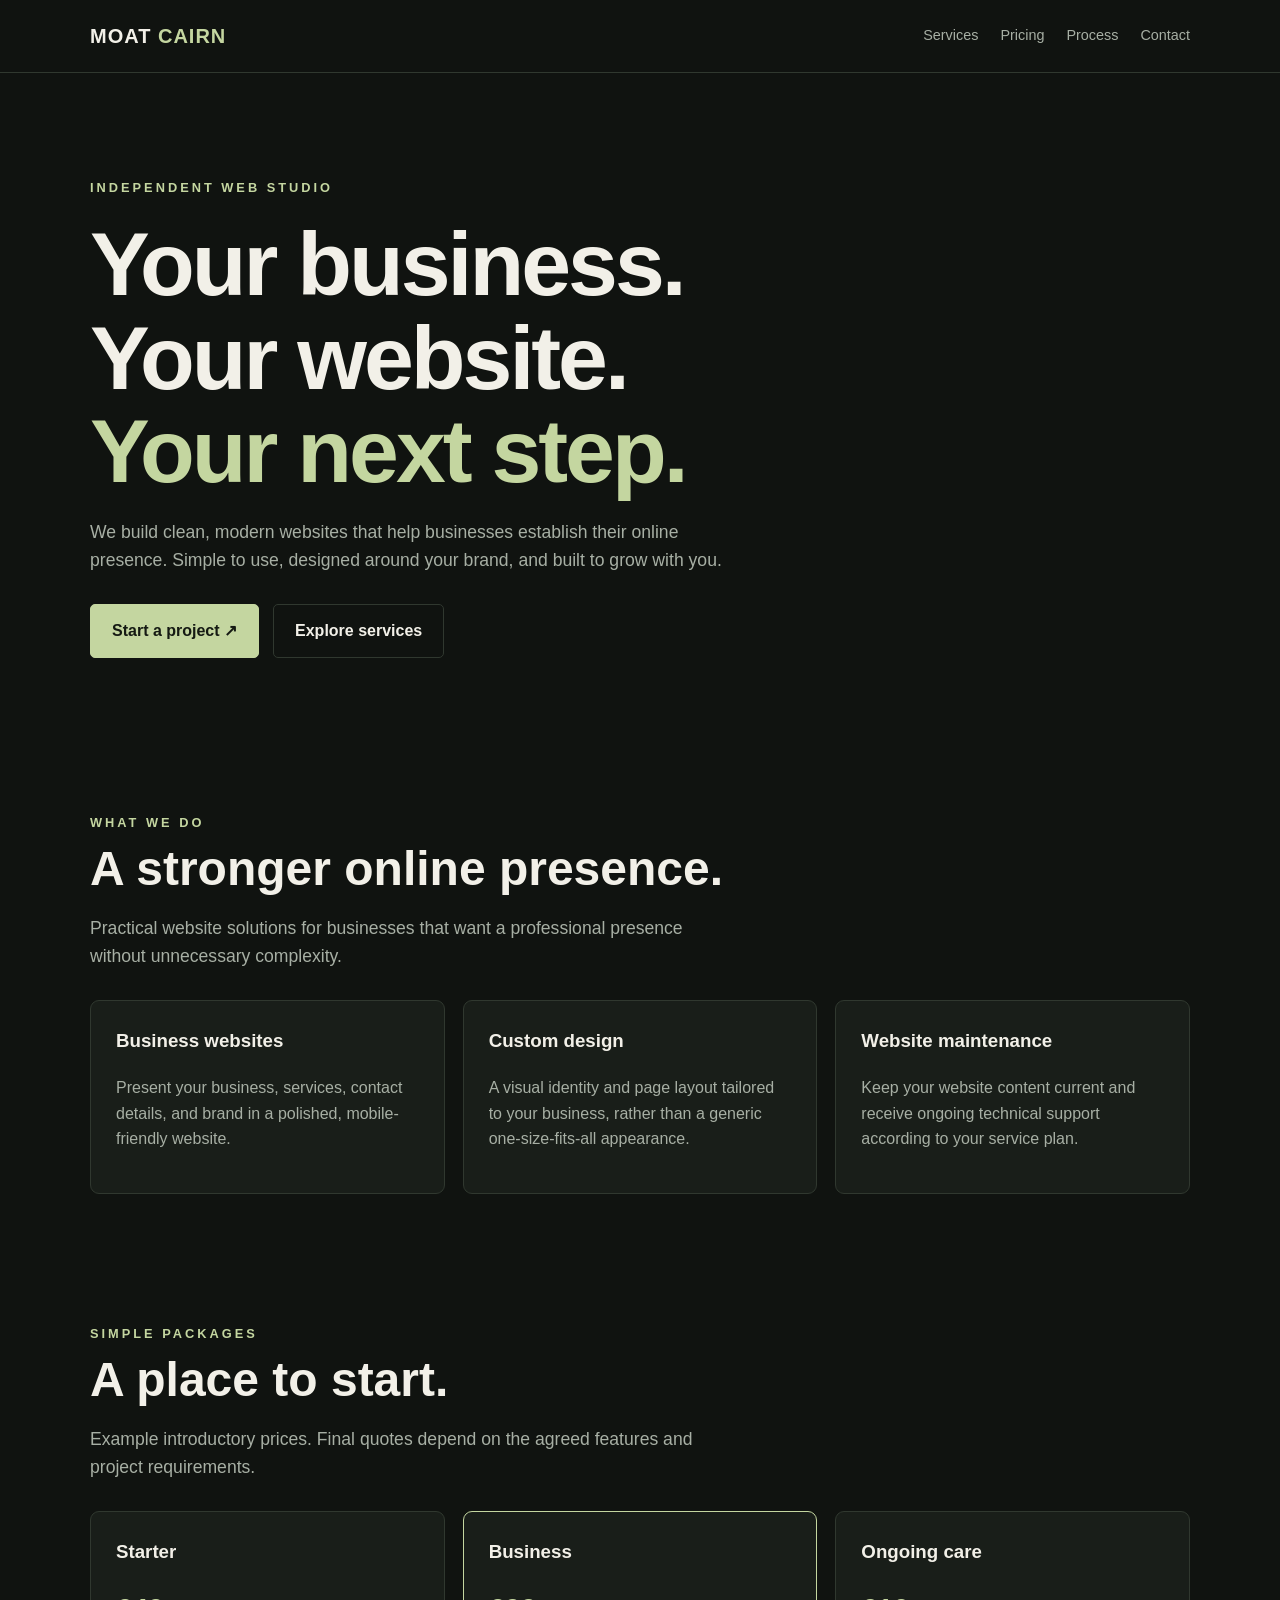
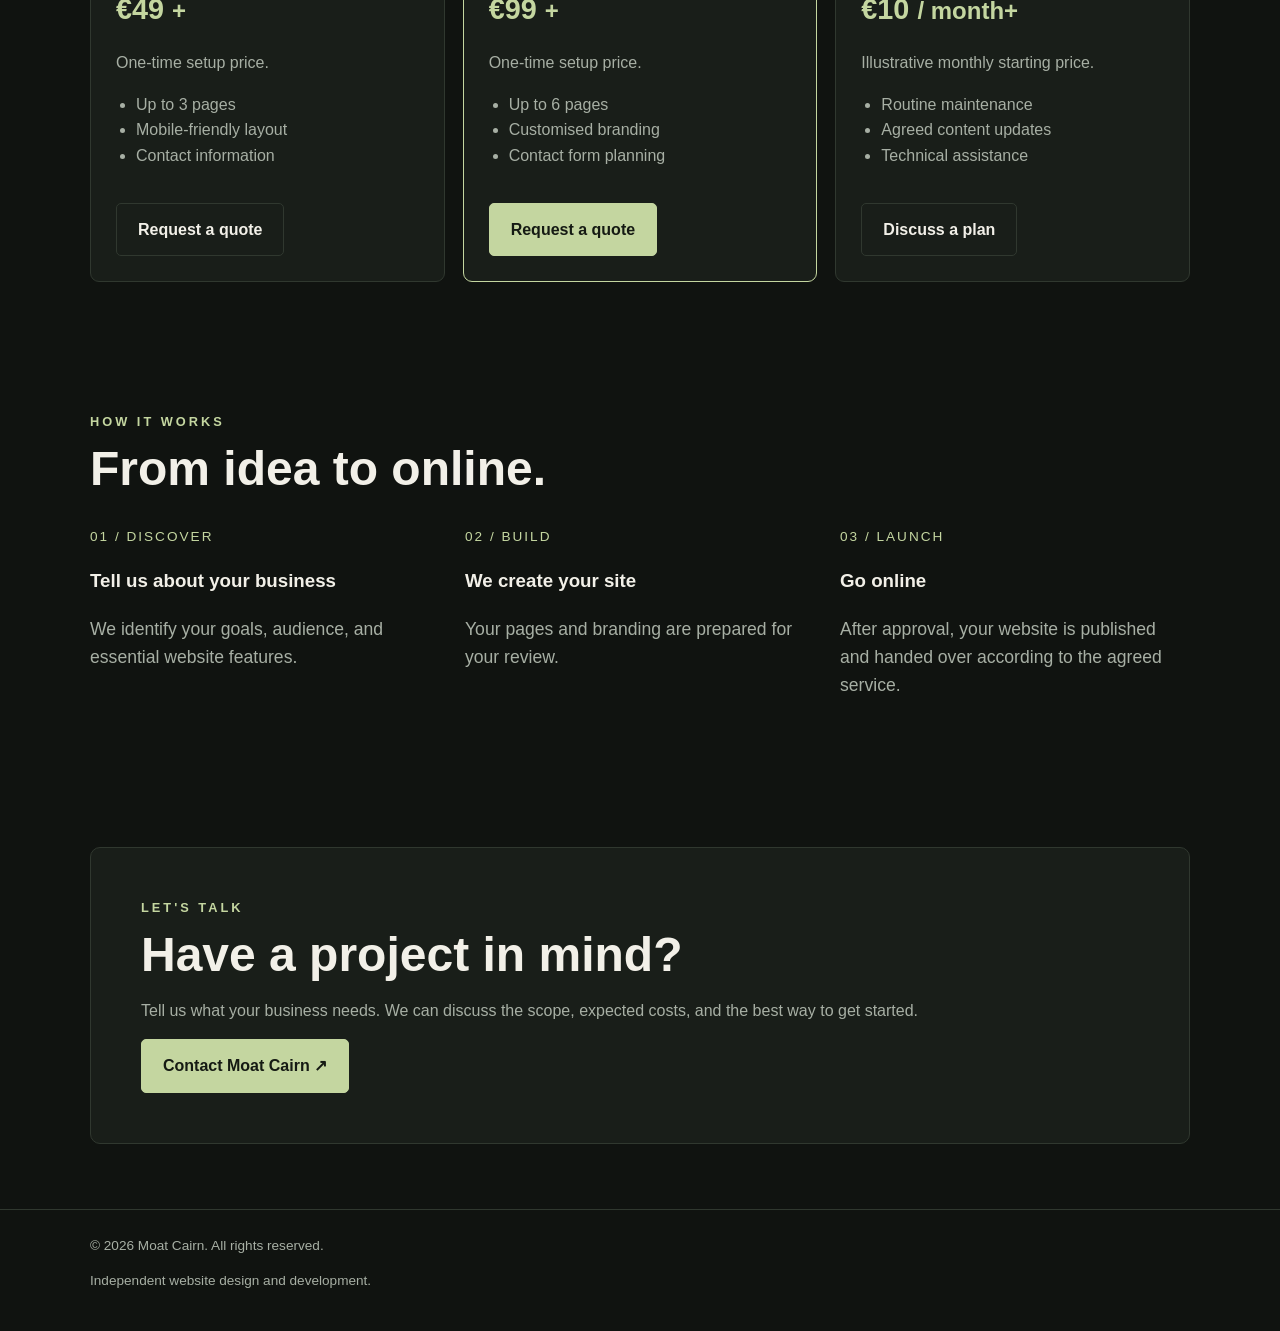
==== index.html @ 6dc8289e "Create index.html" ====
<!DOCTYPE html>
<html lang="en">
<head>
  <meta charset="UTF-8">
  <meta name="viewport" content="width=device-width, initial-scale=1.0">
  <meta name="description" content="Moat Cairn builds modern, affordable websites for ambitious businesses.">
  <title>Moat Cairn | Websites Built for Business</title>

  <style>
    :root {
      --bg: #101310;
      --panel: #191e19;
      --text: #f2f0e8;
      --muted: #a7afa4;
      --accent: #c4d6a0;
      --line: #30382f;
    }

    * { box-sizing: border-box; }

    html { scroll-behavior: smooth; }

    body {
      margin: 0;
      background: var(--bg);
      color: var(--text);
      font-family: Arial, Helvetica, sans-serif;
      line-height: 1.6;
    }

    a { color: inherit; text-decoration: none; }

    .container {
      width: min(1100px, 90%);
      margin: auto;
    }

    header {
      border-bottom: 1px solid var(--line);
      padding: 20px 0;
    }

    nav {
      display: flex;
      align-items: center;
      justify-content: space-between;
      gap: 20px;
    }

    .logo {
      font-size: 1.25rem;
      font-weight: 800;
      letter-spacing: 1px;
    }

    .logo span { color: var(--accent); }

    .nav-links {
      display: flex;
      gap: 22px;
      flex-wrap: wrap;
      font-size: .9rem;
      color: var(--muted);
    }

    .hero {
      padding: 105px 0 90px;
      max-width: 820px;
    }

    .eyebrow {
      color: var(--accent);
      font-size: .8rem;
      text-transform: uppercase;
      letter-spacing: 3px;
      font-weight: bold;
    }

    h1 {
      font-size: clamp(2.8rem, 7vw, 5.6rem);
      line-height: 1.04;
      letter-spacing: -3px;
      margin: 20px 0;
    }

    h1 span { color: var(--accent); }

    .hero p, .section-intro {
      color: var(--muted);
      font-size: 1.1rem;
      max-width: 650px;
    }

    .actions {
      display: flex;
      flex-wrap: wrap;
      gap: 14px;
      margin-top: 30px;
    }

    .button {
      display: inline-block;
      padding: 13px 21px;
      border: 1px solid var(--line);
      border-radius: 5px;
      font-weight: bold;
    }

    .button.primary {
      background: var(--accent);
      color: #151a13;
      border-color: var(--accent);
    }

    section { padding: 65px 0; }

    .section-heading {
      font-size: clamp(2rem, 4vw, 3rem);
      line-height: 1.15;
      margin: 8px 0 14px;
    }

    .grid {
      display: grid;
      grid-template-columns: repeat(3, minmax(0, 1fr));
      gap: 18px;
      margin-top: 30px;
    }

    .card {
      background: var(--panel);
      border: 1px solid var(--line);
      border-radius: 9px;
      padding: 25px;
    }

    .card h3 { margin-top: 0; }

    .card p, .card li { color: var(--muted); }

    .price {
      font-size: 1.8rem;
      font-weight: bold;
      color: var(--accent);
      margin: 18px 0;
    }

    .card ul {
      padding-left: 20px;
      min-height: 95px;
    }

    .featured {
      border-color: var(--accent);
    }

    .steps {
      display: grid;
      grid-template-columns: repeat(3, minmax(0, 1fr));
      gap: 25px;
      margin-top: 30px;
    }

    .step-number {
      color: var(--accent);
      font-size: .85rem;
      letter-spacing: 2px;
    }

    .contact-box {
      background: var(--panel);
      border: 1px solid var(--line);
      border-radius: 10px;
      padding: clamp(24px, 5vw, 50px);
    }

    .contact-box p { color: var(--muted); }

    footer {
      border-top: 1px solid var(--line);
      padding: 25px 0;
      color: var(--muted);
      font-size: .85rem;
    }

    @media (max-width: 700px) {
      .grid, .steps { grid-template-columns: 1fr; }
      .hero { padding: 75px 0 55px; }
      h1 { letter-spacing: -1.5px; }
      nav { align-items: flex-start; flex-direction: column; }
    }
  </style>
</head>

<body>
  <header>
    <div class="container">
      <nav>
        <a class="logo" href="#">MOAT <span>CAIRN</span></a>
        <div class="nav-links">
          <a href="#services">Services</a>
          <a href="#pricing">Pricing</a>
          <a href="#process">Process</a>
          <a href="#contact">Contact</a>
        </div>
      </nav>
    </div>
  </header>

  <main>
    <div class="container">
      <section class="hero">
        <div class="eyebrow">Independent web studio</div>
        <h1>Your business.<br>Your website.<br><span>Your next step.</span></h1>
        <p>
          We build clean, modern websites that help businesses establish
          their online presence. Simple to use, designed around your brand,
          and built to grow with you.
        </p>
        <div class="actions">
          <a class="button primary" href="#contact">Start a project ↗</a>
          <a class="button" href="#services">Explore services</a>
        </div>
      </section>

      <section id="services">
        <div class="eyebrow">What we do</div>
        <h2 class="section-heading">A stronger online presence.</h2>
        <p class="section-intro">
          Practical website solutions for businesses that want a professional
          presence without unnecessary complexity.
        </p>

        <div class="grid">
          <article class="card">
            <h3>Business websites</h3>
            <p>
              Present your business, services, contact details, and brand
              in a polished, mobile-friendly website.
            </p>
          </article>

          <article class="card">
            <h3>Custom design</h3>
            <p>
              A visual identity and page layout tailored to your business,
              rather than a generic one-size-fits-all appearance.
            </p>
          </article>

          <article class="card">
            <h3>Website maintenance</h3>
            <p>
              Keep your website content current and receive ongoing
              technical support according to your service plan.
            </p>
          </article>
        </div>
      </section>

      <section id="pricing">
        <div class="eyebrow">Simple packages</div>
        <h2 class="section-heading">A place to start.</h2>
        <p class="section-intro">
          Example introductory prices. Final quotes depend on the
          agreed features and project requirements.
        </p>

        <div class="grid">
          <article class="card">
            <h3>Starter</h3>
            <div class="price">€49 <small>+</small></div>
            <p>One-time setup price.</p>
            <ul>
              <li>Up to 3 pages</li>
              <li>Mobile-friendly layout</li>
              <li>Contact information</li>
            </ul>
            <a class="button" href="#contact">Request a quote</a>
          </article>

          <article class="card featured">
            <h3>Business</h3>
            <div class="price">€99 <small>+</small></div>
            <p>One-time setup price.</p>
            <ul>
              <li>Up to 6 pages</li>
              <li>Customised branding</li>
              <li>Contact form planning</li>
            </ul>
            <a class="button primary" href="#contact">Request a quote</a>
          </article>

          <article class="card">
            <h3>Ongoing care</h3>
            <div class="price">€10 <small>/ month+</small></div>
            <p>Illustrative monthly starting price.</p>
            <ul>
              <li>Routine maintenance</li>
              <li>Agreed content updates</li>
              <li>Technical assistance</li>
            </ul>
            <a class="button" href="#contact">Discuss a plan</a>
          </article>
        </div>
      </section>

      <section id="process">
        <div class="eyebrow">How it works</div>
        <h2 class="section-heading">From idea to online.</h2>

        <div class="steps">
          <article>
            <div class="step-number">01 / DISCOVER</div>
            <h3>Tell us about your business</h3>
            <p class="section-intro">
              We identify your goals, audience, and essential website features.
            </p>
          </article>

          <article>
            <div class="step-number">02 / BUILD</div>
            <h3>We create your site</h3>
            <p class="section-intro">
              Your pages and branding are prepared for your review.
            </p>
          </article>

          <article>
            <div class="step-number">03 / LAUNCH</div>
            <h3>Go online</h3>
            <p class="section-intro">
              After approval, your website is published and handed over
              according to the agreed service.
            </p>
          </article>
        </div>
      </section>

      <section id="contact">
        <div class="contact-box">
          <div class="eyebrow">Let's talk</div>
          <h2 class="section-heading">Have a project in mind?</h2>
          <p>
            Tell us what your business needs. We can discuss the scope,
            expected costs, and the best way to get started.
          </p>

          <!-- Replace this email address with your real business email. -->
          <a class="button primary"
             href="mailto:YOUR_EMAIL@example.com?subject=Website%20project%20enquiry">
            Contact Moat Cairn ↗
          </a>
        </div>
      </section>
    </div>
  </main>

  <footer>
    <div class="container">
      © <span id="year"></span> Moat Cairn. All rights reserved.
      <p>Independent website design and development.</p>
    </div>
  </footer>

  <script>
    document.getElementById("year").textContent =
      new Date().getFullYear();
  </script>
</body>
</html>
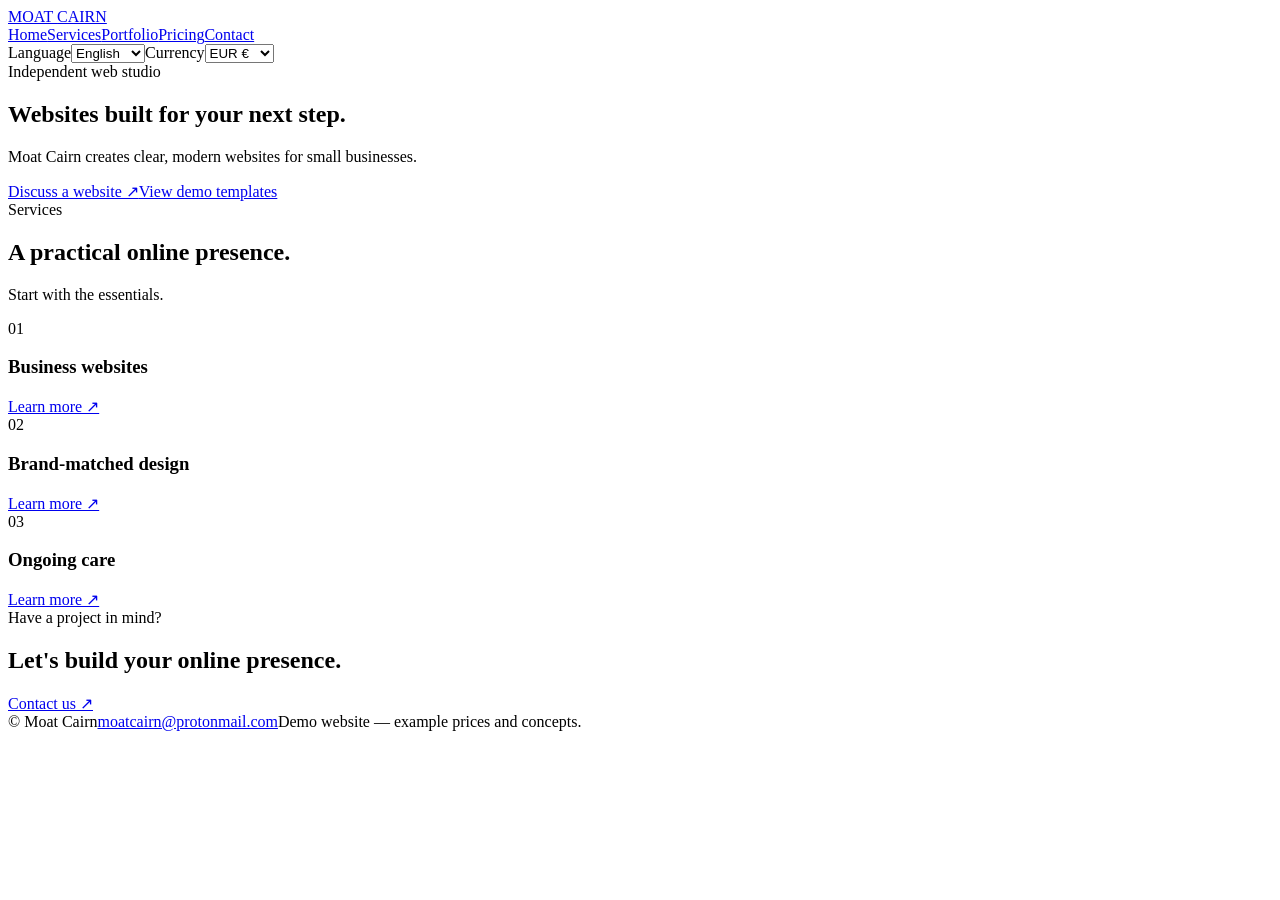
==== commit 9fe28021: "Add files via upload" ====
--- a/index.html
+++ b/index.html
@@ -1,371 +1,9 @@
-<!DOCTYPE html>
-<html lang="en">
-<head>
-  <meta charset="UTF-8">
-  <meta name="viewport" content="width=device-width, initial-scale=1.0">
-  <meta name="description" content="Moat Cairn builds modern, affordable websites for ambitious businesses.">
-  <title>Moat Cairn | Websites Built for Business</title>
-
-  <style>
-    :root {
-      --bg: #101310;
-      --panel: #191e19;
-      --text: #f2f0e8;
-      --muted: #a7afa4;
-      --accent: #c4d6a0;
-      --line: #30382f;
-    }
-
-    * { box-sizing: border-box; }
-
-    html { scroll-behavior: smooth; }
-
-    body {
-      margin: 0;
-      background: var(--bg);
-      color: var(--text);
-      font-family: Arial, Helvetica, sans-serif;
-      line-height: 1.6;
-    }
-
-    a { color: inherit; text-decoration: none; }
-
-    .container {
-      width: min(1100px, 90%);
-      margin: auto;
-    }
-
-    header {
-      border-bottom: 1px solid var(--line);
-      padding: 20px 0;
-    }
-
-    nav {
-      display: flex;
-      align-items: center;
-      justify-content: space-between;
-      gap: 20px;
-    }
-
-    .logo {
-      font-size: 1.25rem;
-      font-weight: 800;
-      letter-spacing: 1px;
-    }
-
-    .logo span { color: var(--accent); }
-
-    .nav-links {
-      display: flex;
-      gap: 22px;
-      flex-wrap: wrap;
-      font-size: .9rem;
-      color: var(--muted);
-    }
-
-    .hero {
-      padding: 105px 0 90px;
-      max-width: 820px;
-    }
-
-    .eyebrow {
-      color: var(--accent);
-      font-size: .8rem;
-      text-transform: uppercase;
-      letter-spacing: 3px;
-      font-weight: bold;
-    }
-
-    h1 {
-      font-size: clamp(2.8rem, 7vw, 5.6rem);
-      line-height: 1.04;
-      letter-spacing: -3px;
-      margin: 20px 0;
-    }
-
-    h1 span { color: var(--accent); }
-
-    .hero p, .section-intro {
-      color: var(--muted);
-      font-size: 1.1rem;
-      max-width: 650px;
-    }
-
-    .actions {
-      display: flex;
-      flex-wrap: wrap;
-      gap: 14px;
-      margin-top: 30px;
-    }
-
-    .button {
-      display: inline-block;
-      padding: 13px 21px;
-      border: 1px solid var(--line);
-      border-radius: 5px;
-      font-weight: bold;
-    }
-
-    .button.primary {
-      background: var(--accent);
-      color: #151a13;
-      border-color: var(--accent);
-    }
-
-    section { padding: 65px 0; }
-
-    .section-heading {
-      font-size: clamp(2rem, 4vw, 3rem);
-      line-height: 1.15;
-      margin: 8px 0 14px;
-    }
-
-    .grid {
-      display: grid;
-      grid-template-columns: repeat(3, minmax(0, 1fr));
-      gap: 18px;
-      margin-top: 30px;
-    }
-
-    .card {
-      background: var(--panel);
-      border: 1px solid var(--line);
-      border-radius: 9px;
-      padding: 25px;
-    }
-
-    .card h3 { margin-top: 0; }
-
-    .card p, .card li { color: var(--muted); }
-
-    .price {
-      font-size: 1.8rem;
-      font-weight: bold;
-      color: var(--accent);
-      margin: 18px 0;
-    }
-
-    .card ul {
-      padding-left: 20px;
-      min-height: 95px;
-    }
-
-    .featured {
-      border-color: var(--accent);
-    }
-
-    .steps {
-      display: grid;
-      grid-template-columns: repeat(3, minmax(0, 1fr));
-      gap: 25px;
-      margin-top: 30px;
-    }
-
-    .step-number {
-      color: var(--accent);
-      font-size: .85rem;
-      letter-spacing: 2px;
-    }
-
-    .contact-box {
-      background: var(--panel);
-      border: 1px solid var(--line);
-      border-radius: 10px;
-      padding: clamp(24px, 5vw, 50px);
-    }
-
-    .contact-box p { color: var(--muted); }
-
-    footer {
-      border-top: 1px solid var(--line);
-      padding: 25px 0;
-      color: var(--muted);
-      font-size: .85rem;
-    }
-
-    @media (max-width: 700px) {
-      .grid, .steps { grid-template-columns: 1fr; }
-      .hero { padding: 75px 0 55px; }
-      h1 { letter-spacing: -1.5px; }
-      nav { align-items: flex-start; flex-direction: column; }
-    }
-  </style>
-</head>
-
-<body>
-  <header>
-    <div class="container">
-      <nav>
-        <a class="logo" href="#">MOAT <span>CAIRN</span></a>
-        <div class="nav-links">
-          <a href="#services">Services</a>
-          <a href="#pricing">Pricing</a>
-          <a href="#process">Process</a>
-          <a href="#contact">Contact</a>
-        </div>
-      </nav>
-    </div>
-  </header>
-
-  <main>
-    <div class="container">
-      <section class="hero">
-        <div class="eyebrow">Independent web studio</div>
-        <h1>Your business.<br>Your website.<br><span>Your next step.</span></h1>
-        <p>
-          We build clean, modern websites that help businesses establish
-          their online presence. Simple to use, designed around your brand,
-          and built to grow with you.
-        </p>
-        <div class="actions">
-          <a class="button primary" href="#contact">Start a project ↗</a>
-          <a class="button" href="#services">Explore services</a>
-        </div>
-      </section>
-
-      <section id="services">
-        <div class="eyebrow">What we do</div>
-        <h2 class="section-heading">A stronger online presence.</h2>
-        <p class="section-intro">
-          Practical website solutions for businesses that want a professional
-          presence without unnecessary complexity.
-        </p>
-
-        <div class="grid">
-          <article class="card">
-            <h3>Business websites</h3>
-            <p>
-              Present your business, services, contact details, and brand
-              in a polished, mobile-friendly website.
-            </p>
-          </article>
-
-          <article class="card">
-            <h3>Custom design</h3>
-            <p>
-              A visual identity and page layout tailored to your business,
-              rather than a generic one-size-fits-all appearance.
-            </p>
-          </article>
-
-          <article class="card">
-            <h3>Website maintenance</h3>
-            <p>
-              Keep your website content current and receive ongoing
-              technical support according to your service plan.
-            </p>
-          </article>
-        </div>
-      </section>
-
-      <section id="pricing">
-        <div class="eyebrow">Simple packages</div>
-        <h2 class="section-heading">A place to start.</h2>
-        <p class="section-intro">
-          Example introductory prices. Final quotes depend on the
-          agreed features and project requirements.
-        </p>
-
-        <div class="grid">
-          <article class="card">
-            <h3>Starter</h3>
-            <div class="price">€49 <small>+</small></div>
-            <p>One-time setup price.</p>
-            <ul>
-              <li>Up to 3 pages</li>
-              <li>Mobile-friendly layout</li>
-              <li>Contact information</li>
-            </ul>
-            <a class="button" href="#contact">Request a quote</a>
-          </article>
-
-          <article class="card featured">
-            <h3>Business</h3>
-            <div class="price">€99 <small>+</small></div>
-            <p>One-time setup price.</p>
-            <ul>
-              <li>Up to 6 pages</li>
-              <li>Customised branding</li>
-              <li>Contact form planning</li>
-            </ul>
-            <a class="button primary" href="#contact">Request a quote</a>
-          </article>
-
-          <article class="card">
-            <h3>Ongoing care</h3>
-            <div class="price">€10 <small>/ month+</small></div>
-            <p>Illustrative monthly starting price.</p>
-            <ul>
-              <li>Routine maintenance</li>
-              <li>Agreed content updates</li>
-              <li>Technical assistance</li>
-            </ul>
-            <a class="button" href="#contact">Discuss a plan</a>
-          </article>
-        </div>
-      </section>
-
-      <section id="process">
-        <div class="eyebrow">How it works</div>
-        <h2 class="section-heading">From idea to online.</h2>
-
-        <div class="steps">
-          <article>
-            <div class="step-number">01 / DISCOVER</div>
-            <h3>Tell us about your business</h3>
-            <p class="section-intro">
-              We identify your goals, audience, and essential website features.
-            </p>
-          </article>
-
-          <article>
-            <div class="step-number">02 / BUILD</div>
-            <h3>We create your site</h3>
-            <p class="section-intro">
-              Your pages and branding are prepared for your review.
-            </p>
-          </article>
-
-          <article>
-            <div class="step-number">03 / LAUNCH</div>
-            <h3>Go online</h3>
-            <p class="section-intro">
-              After approval, your website is published and handed over
-              according to the agreed service.
-            </p>
-          </article>
-        </div>
-      </section>
-
-      <section id="contact">
-        <div class="contact-box">
-          <div class="eyebrow">Let's talk</div>
-          <h2 class="section-heading">Have a project in mind?</h2>
-          <p>
-            Tell us what your business needs. We can discuss the scope,
-            expected costs, and the best way to get started.
-          </p>
-
-          <!-- Replace this email address with your real business email. -->
-          <a class="button primary"
-             href="mailto:YOUR_EMAIL@example.com?subject=Website%20project%20enquiry">
-            Contact Moat Cairn ↗
-          </a>
-        </div>
-      </section>
-    </div>
-  </main>
-
-  <footer>
-    <div class="container">
-      © <span id="year"></span> Moat Cairn. All rights reserved.
-      <p>Independent website design and development.</p>
-    </div>
-  </footer>
-
-  <script>
-    document.getElementById("year").textContent =
-      new Date().getFullYear();
-  </script>
-</body>
-</html>
+<!doctype html><html lang="en"><head><meta charset="utf-8"><meta name="viewport" content="width=device-width,initial-scale=1"><meta name="description" content="Moat Cairn website"><title>Home — Moat Cairn</title><link rel="stylesheet" href="assets/styles.css"><script src="assets/site.js" defer></script></head><body><header class="site-header"><div class="wrap nav-wrap">
+<a class="brand" href="index.html">MOAT <span>CAIRN</span></a>
+<nav class="nav-links"><a href="index.html" data-i18n="navHome">Home</a><a href="services.html" data-i18n="navServices">Services</a><a href="portfolio.html" data-i18n="navPortfolio">Portfolio</a><a href="pricing.html" data-i18n="navPricing">Pricing</a><a href="contact.html" data-i18n="navContact">Contact</a></nav>
+<div class="selectors"><label><span data-i18n="languageLabel">Language</span><select id="language-select" aria-label="Language"><option value="en">English</option><option value="fr">Français</option><option value="ar">العربية</option></select></label><label><span data-i18n="currencyLabel">Currency</span><select id="currency-select" aria-label="Currency"><option value="EUR">EUR €</option><option value="USD">USD $</option><option value="GBP">GBP £</option><option value="DZD">DZD دج</option><option value="CAD">CAD $</option></select></label></div>
+</div></header><main class="wrap">
+<section class="hero"><div class="eyebrow" data-i18n="eyebrow">Independent web studio</div><h1 data-html-i18n="homeHeadline">Websites built for <span class="accent">your next step.</span></h1><p class="lead" data-i18n="homeLead">Moat Cairn creates clear, modern websites for small businesses.</p><div class="actions"><a class="btn primary" href="contact.html" data-i18n="startProject">Discuss a website ↗</a><a class="btn" href="portfolio.html" data-i18n="viewDemos">View demo templates</a></div></section>
+<section><div class="eyebrow" data-i18n="servicesEyebrow">Services</div><h2 data-i18n="homeServicesTitle">A practical online presence.</h2><p class="muted" data-i18n="homeServicesLead">Start with the essentials.</p><div class="grid"><article class="card"><div class="icon-chip">01</div><h3 data-i18n="serviceBusiness">Business websites</h3><p data-i18n="serviceBusinessText"></p><a class="text-link" href="services.html" data-i18n="learnMore">Learn more ↗</a></article><article class="card"><div class="icon-chip">02</div><h3 data-i18n="serviceBrand">Brand-matched design</h3><p data-i18n="serviceBrandText"></p><a class="text-link" href="services.html" data-i18n="learnMore">Learn more ↗</a></article><article class="card"><div class="icon-chip">03</div><h3 data-i18n="serviceCare">Ongoing care</h3><p data-i18n="serviceCareText"></p><a class="text-link" href="services.html" data-i18n="learnMore">Learn more ↗</a></article></div></section>
+<section class="callout"><div><div class="eyebrow" data-i18n="ctaEyebrow">Have a project in mind?</div><h2 data-i18n="ctaTitle">Let's build your online presence.</h2><p class="muted" data-i18n="ctaText"></p></div><a class="btn primary" href="contact.html" data-i18n="contactUs">Contact us ↗</a></section>
+</main><footer><div class="wrap footer-inner"><span>© <span id="year"></span> Moat Cairn</span><a href="mailto:moatcairn@protonmail.com">moatcairn@protonmail.com</a><span data-i18n="demoDisclaimer">Demo website — example prices and concepts.</span></div></footer></body></html>
